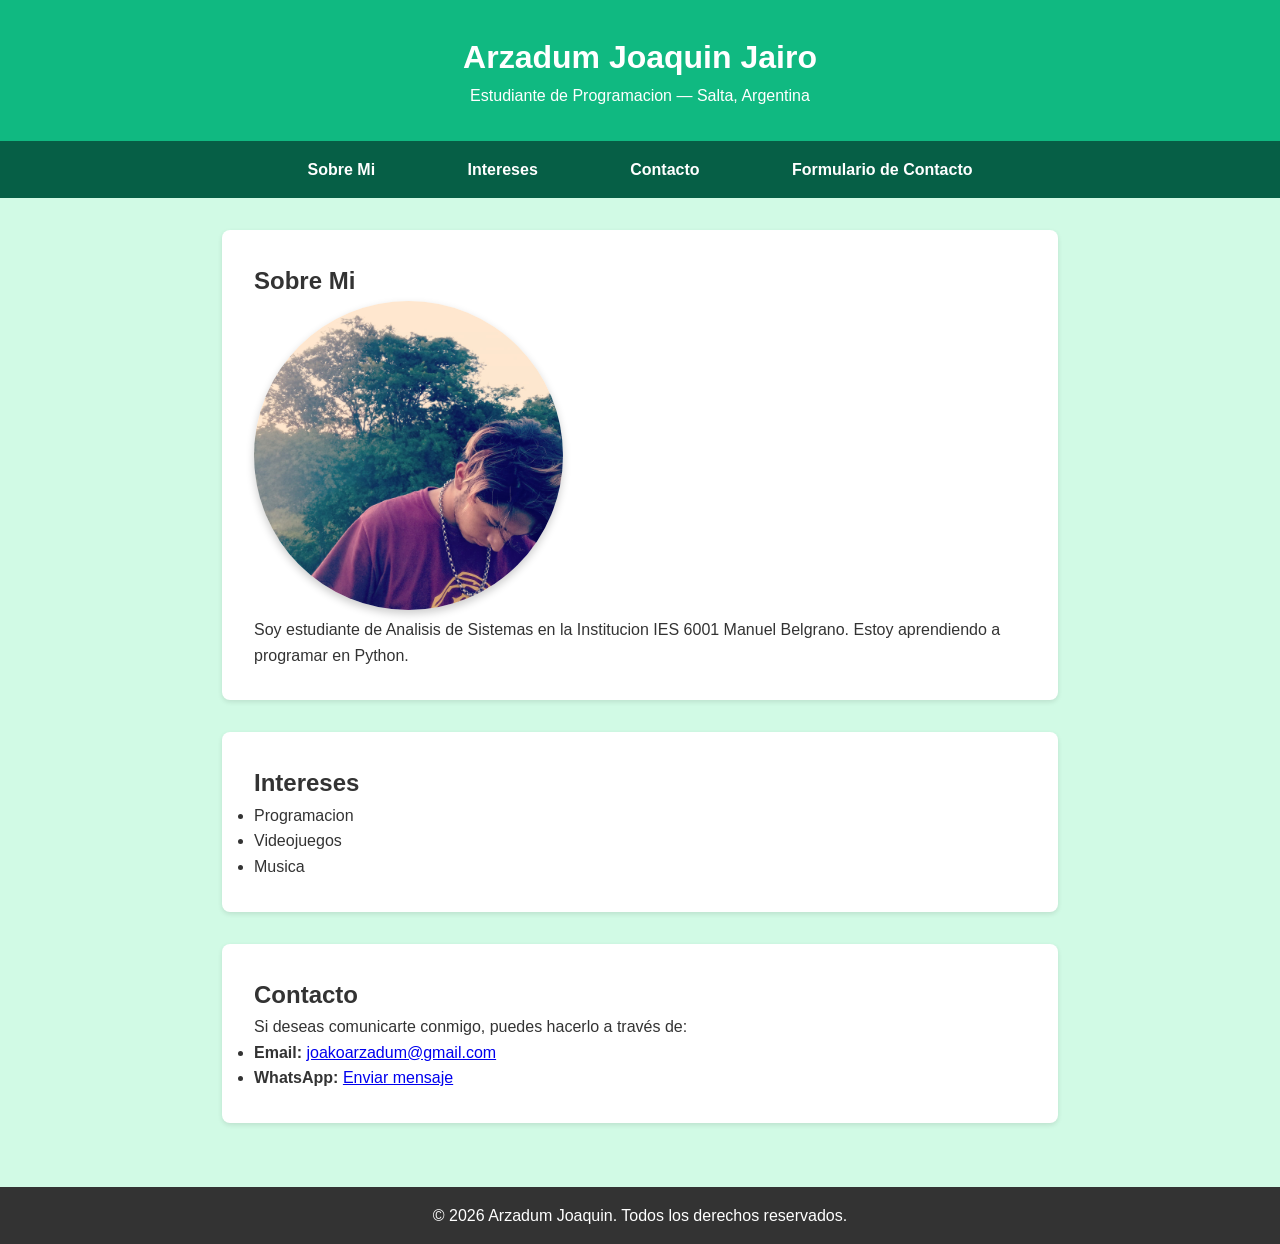
==== index.html @ 00202804 "Merge branch 'main' into feature/formulario-contacto" ====
<!DOCTYPE html>
<html lang="es">
<head>
    <meta charset="UTF-8">
    <meta name="viewport" content="width=device-width initial-scale=1.0">
    <title>Arzadum Joaquin — Mi Primer Sitio</title>
    <link rel="stylesheet" href="style.css">
</head>
<body>
    <header>
        <h1>Arzadum Joaquin Jairo</h1>
        <p>Estudiante de Programacion — Salta, Argentina</p>
    </header>
    <nav>
        <a href="#sobre-mi">Sobre Mi</a>
        <a href="#intereses">Intereses</a>
        <a href="#contacto">Contacto</a>
        <a href="contact.html">Formulario de Contacto</a>
    </nav>
    <main>
        <section id="sobre-mi">
            <h2>Sobre Mi</h2>
            <img src="Foto-perfil.jpeg" width="40%" alt="Foto de Joaquin" class="foto-perfil">
            <p>Soy estudiante de Analisis de Sistemas en la Institucion IES 6001 Manuel Belgrano. Estoy aprendiendo a programar en Python.</p>
        </section>
        <section id="intereses">
            <h2>Intereses</h2>
            <ul>
                <li>Programacion</li>
                <li>Videojuegos</li>
                <li>Musica</li>
            </ul>
        </section>

       <section id="contacto">
  <h2>Contacto</h2>
  <p>Si deseas comunicarte conmigo, puedes hacerlo a través de:</p>
  <ul>
    <li>
      <strong>Email:</strong> 
      <a href="https://mail.google.com/mail/?view=cm&fs=1&to=joakoarzadum@gmail.com" target="_blank">
  joakoarzadum@gmail.com
      </a>
    </li>
    <li>
      <strong>WhatsApp:</strong> 
      <a href="https://wa.me/qr/VOJA3SZQBRGYK1" target="_blank">Enviar mensaje</a>
    </li>
  </ul>
</section>
    </main>
    <footer>
        <p>&copy; 2026 Arzadum Joaquin. Todos los derechos reservados.</p>
    </footer>
---- style.css ----
/* ===== RESET BASICO ===== */
* {
    margin: 0; /* Elimina margenes por defecto */
    padding: 0; /* Elimina relleno por defecto */
    box-sizing: border-box; /* Los bordes se incluyen en el ancho */
}
/* ===== TIPOGRAFIA BASE ===== */
body {

    font-family: 'Poppins', sans-serif;
    font-size: 16px;
    line-height: 1.6;
    color: #333333;
    background-color: #d1fae5;

}
/* ===== HEADER ===== */
header {
    background-color: #10b981; /* Azul primario */
    color: white;
    text-align: center;
    padding: 2rem; /* Espacio interno */
}
/* ===== NAV ===== */
nav {
    background-color: #065f46; /* Azul oscuro */
    padding: 1rem; 
    text-align: center;
}
nav a {
    color: white;
    text-decoration: none; /* Elimina subrayado */
    margin: 0 2rem; /* Espacio entre enlaces */
    font-weight: bold; /* Negrita */
    padding: 8px 12px;
    border-radius: 5px;
    transition: background-color 0.3s, color 0.3s; /* Transición suave para hover */
}
nav a:hover {
  background-color: #34d399; /* color de fondo al pasar el mouse */
  color: #065f46;            /* color del texto al pasar el mouse */
}
.foto-perfil {
  border-radius: 50%;
  box-shadow: 0 4px 8px rgba(0,0,0,0.2);
}

/* ===== FOOTER ===== */
footer {
    background-color: #333;
    color: white;
    text-align: center;
    padding: 1rem;
}
/* ===== MAIN ===== */
main {
    max-width: 900px; /* Ancho maximo */
    margin: 0 auto; /* Centrar horizontalmente */
    padding: 2rem;
}
/* ===== SECCIONES ===== */
section {
    background-color: white;
    border-radius: 8px; /* Esquinas redondeadas */
    padding: 2rem;
    margin-bottom: 2rem;
    box-shadow: 0 2px 5px rgba(0,0,0,0.1); /* Sombra suave */
}/* Borde verde cuando el campo es válido */

input:valid, textarea:valid, select:valid {
    border: 2px solid #34d399; 
    background-color: #ecfdf5; 
}

input:invalid, textarea:invalid, select:invalid {
    border: 2px solid #ef4444; 
    background-color: #fee2e2; 
}
input:not(:placeholder-shown):invalid {
    border: 2px solid #DC2626;
}

/* Estilizar el campo con foco */
input:focus {
    outline: none;
    border-color: #2E75B6;
    box-shadow: 0 0 0 3px rgba(46, 117, 182, 0.2);
}
/* Campos del formulario */
input, textarea, select {
    width: 100%;
    padding: 10px;
    border-radius: 6px;
    border: 1px solid #ccc;
}

button {
    background-color: #065f46; /* Botón verde oscuro */
    color: white;
    padding: 10px;
    border: none;
    border-radius: 6px;
    cursor: pointer;
    font-weight: bold;
}

button:hover {
    background-color: #034d34; /* Un poco más oscuro al pasar el mouse */
}

form {
    display: flex;
    flex-direction: column;
    gap: 10px;
    background-color: #34d399;
    padding: 20px;
    border-radius: 8px;
}

input:invalid:not(:placeholder-shown) {
    border: 2px solid #DC2626;
    background-color: #FEF2F2;
}

.form-container {
    max-width: 400px;   
    margin: 0 auto;    
    background-color: #34d399; 
    padding: 20px; 
    border-radius: 8px;
}
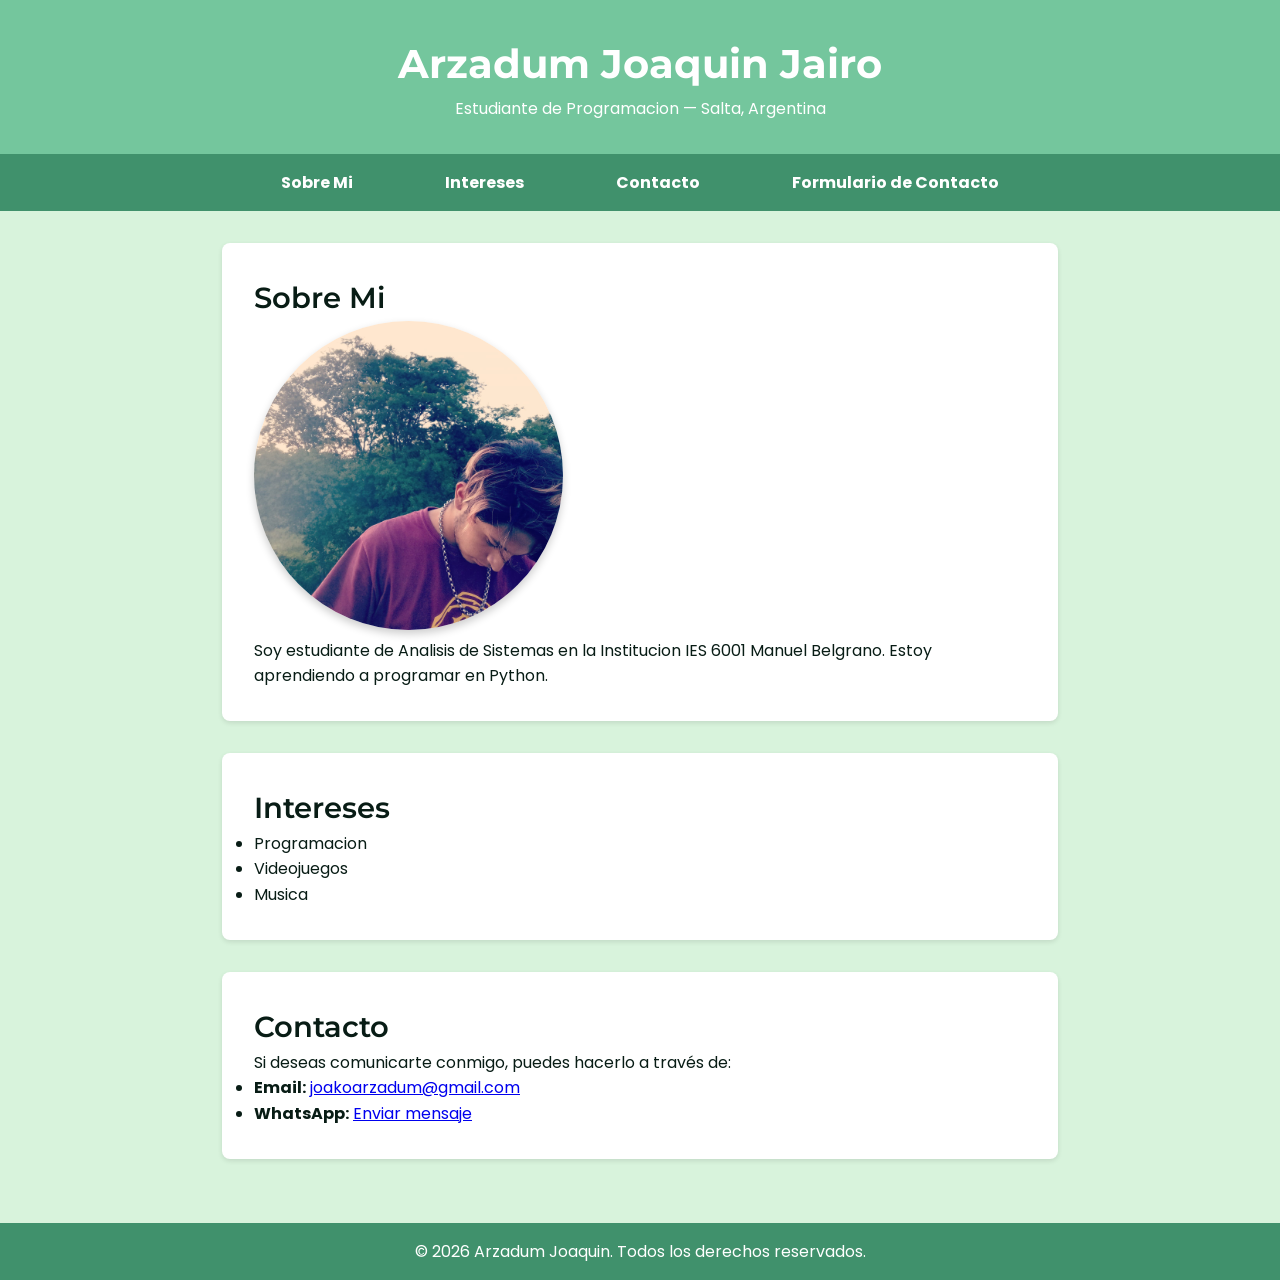
==== commit 289ecb98: "Agregar tipografía profesional con google fonts" ====
--- a/index.html
+++ b/index.html
@@ -5,6 +5,8 @@
     <meta name="viewport" content="width=device-width initial-scale=1.0">
     <title>Arzadum Joaquin — Mi Primer Sitio</title>
     <link rel="stylesheet" href="style.css">
+    <link href="https://fonts.googleapis.com/css2?family=Montserrat:wght@400;700&display=swap" rel="stylesheet">
+    <link href="https://fonts.googleapis.com/css2?family=Poppins:wght@400&display=swap" rel="stylesheet">
 </head>
 <body>
     <header>
@@ -31,7 +33,6 @@
                 <li>Musica</li>
             </ul>
         </section>
-
        <section id="contacto">
   <h2>Contacto</h2>
   <p>Si deseas comunicarte conmigo, puedes hacerlo a través de:</p>
--- a/style.css
+++ b/style.css
@@ -4,26 +4,64 @@
     padding: 0; /* Elimina relleno por defecto */
     box-sizing: border-box; /* Los bordes se incluyen en el ancho */
 }
+:root {
+  --color-primary: #74c69dff;
+  --color-secondary: #40916cff;
+  --color-accent: #b7e4c7ff;
+  --color-text: #081c15ff;
+  --color-bg: #d8f3dcff;
+  --radius: 8px;
+  --shadow: 0 2px 5px rgba(0,0,0,0.1);
+  --font-title: 'Montserrat', sans-serif;
+  --font-body: 'Poppins', sans-serif;
+  /* Colores validacion */
+  --color-valid: #2d6a4fff;
+  --color-valid-bg: #ecfdf5;
+  --color-invalid: #ef4444;
+  --color-invalid-bg: #fee2e2;
+  --color-focus: #2E75B6;
+  /* Colores adicionales */
+  --color-form: #95d5b2ff;
+}
 /* ===== TIPOGRAFIA BASE ===== */
 body {
-
-    font-family: 'Poppins', sans-serif;
+    font-family: var(--font-body);
     font-size: 16px;
     line-height: 1.6;
-    color: #333333;
-    background-color: #d1fae5;
-
+    color: var(--color-text);
+    background-color: var(--color-bg);
 }
 /* ===== HEADER ===== */
 header {
-    background-color: #10b981; /* Azul primario */
+    background-color: var(--color-primary); /* Azul primario */
     color: white;
     text-align: center;
     padding: 2rem; /* Espacio interno */
+    
+}
+h1 {
+  font-family: var(--font-title);
+  font-size: 2.5rem; /* ~40px */
+  font-weight: 700;
+  color: var(--color-heading);
+}
+
+h2 {
+  font-family: var(--font-title);
+  font-size: 1.8rem; /* ~29px */
+  font-weight: 600;
+  color: var(--color-heading);
+}
+
+h3 {
+  font-family: var(--font-title);
+  font-size: 1.3rem; /* ~21px */
+  font-weight: 600;
+  color: var(--color-heading);
 }
 /* ===== NAV ===== */
 nav {
-    background-color: #065f46; /* Azul oscuro */
+    background-color: var(--color-secondary); /* Azul oscuro */
     padding: 1rem; 
     text-align: center;
 }
@@ -37,17 +75,16 @@
     transition: background-color 0.3s, color 0.3s; /* Transición suave para hover */
 }
 nav a:hover {
-  background-color: #34d399; /* color de fondo al pasar el mouse */
-  color: #065f46;            /* color del texto al pasar el mouse */
+  background-color: var(--color-primary); /* color de fondo al pasar el mouse */
+  color: var(--color-secondary);            /* color del texto al pasar el mouse */
 }
 .foto-perfil {
   border-radius: 50%;
   box-shadow: 0 4px 8px rgba(0,0,0,0.2);
 }
-
 /* ===== FOOTER ===== */
 footer {
-    background-color: #333;
+    background-color: var(--color-secondary); /* Azul oscuro */
     color: white;
     text-align: center;
     padding: 1rem;
@@ -66,24 +103,21 @@
     margin-bottom: 2rem;
     box-shadow: 0 2px 5px rgba(0,0,0,0.1); /* Sombra suave */
 }/* Borde verde cuando el campo es válido */
-
 input:valid, textarea:valid, select:valid {
-    border: 2px solid #34d399; 
-    background-color: #ecfdf5; 
+    border: 2px solid var(--color-valid); 
+    background-color: var(--color-valid-bg); 
 }
-
-input:invalid, textarea:invalid, select:invalid {
-    border: 2px solid #ef4444; 
-    background-color: #fee2e2; 
+input:invalid:not(:placeholder-shown) {
+  border: 2px solid var(--color-invalid);
+  background-color: var(--color-invalid-bg);
 }
 input:not(:placeholder-shown):invalid {
-    border: 2px solid #DC2626;
+    border: 2px solid var(--color-invalid);
 }
-
 /* Estilizar el campo con foco */
 input:focus {
     outline: none;
-    border-color: #2E75B6;
+    border-color: var(--color-focus);
     box-shadow: 0 0 0 3px rgba(46, 117, 182, 0.2);
 }
 /* Campos del formulario */
@@ -93,9 +127,8 @@
     border-radius: 6px;
     border: 1px solid #ccc;
 }
-
 button {
-    background-color: #065f46; /* Botón verde oscuro */
+    background-color: var(--color-secondary); /* Botón verde oscuro */
     color: white;
     padding: 10px;
     border: none;
@@ -103,30 +136,25 @@
     cursor: pointer;
     font-weight: bold;
 }
-
 button:hover {
-    background-color: #034d34; /* Un poco más oscuro al pasar el mouse */
+    background-color: var(--color-valid); /* Un poco más oscuro al pasar el mouse */
 }
-
 form {
     display: flex;
     flex-direction: column;
     gap: 10px;
-    background-color: #34d399;
+    background-color: var(--color-form);
     padding: 20px;
     border-radius: 8px;
 }
-
 input:invalid:not(:placeholder-shown) {
-    border: 2px solid #DC2626;
-    background-color: #FEF2F2;
+    border: 2px solid var(--color-invalid);
+    background-color: var(--color-invalid-bg);
 }
-
 .form-container {
     max-width: 400px;   
     margin: 0 auto;    
-    background-color: #34d399; 
+    background-color: var(--color-form); 
     padding: 20px; 
     border-radius: 8px;
-}
-
+}
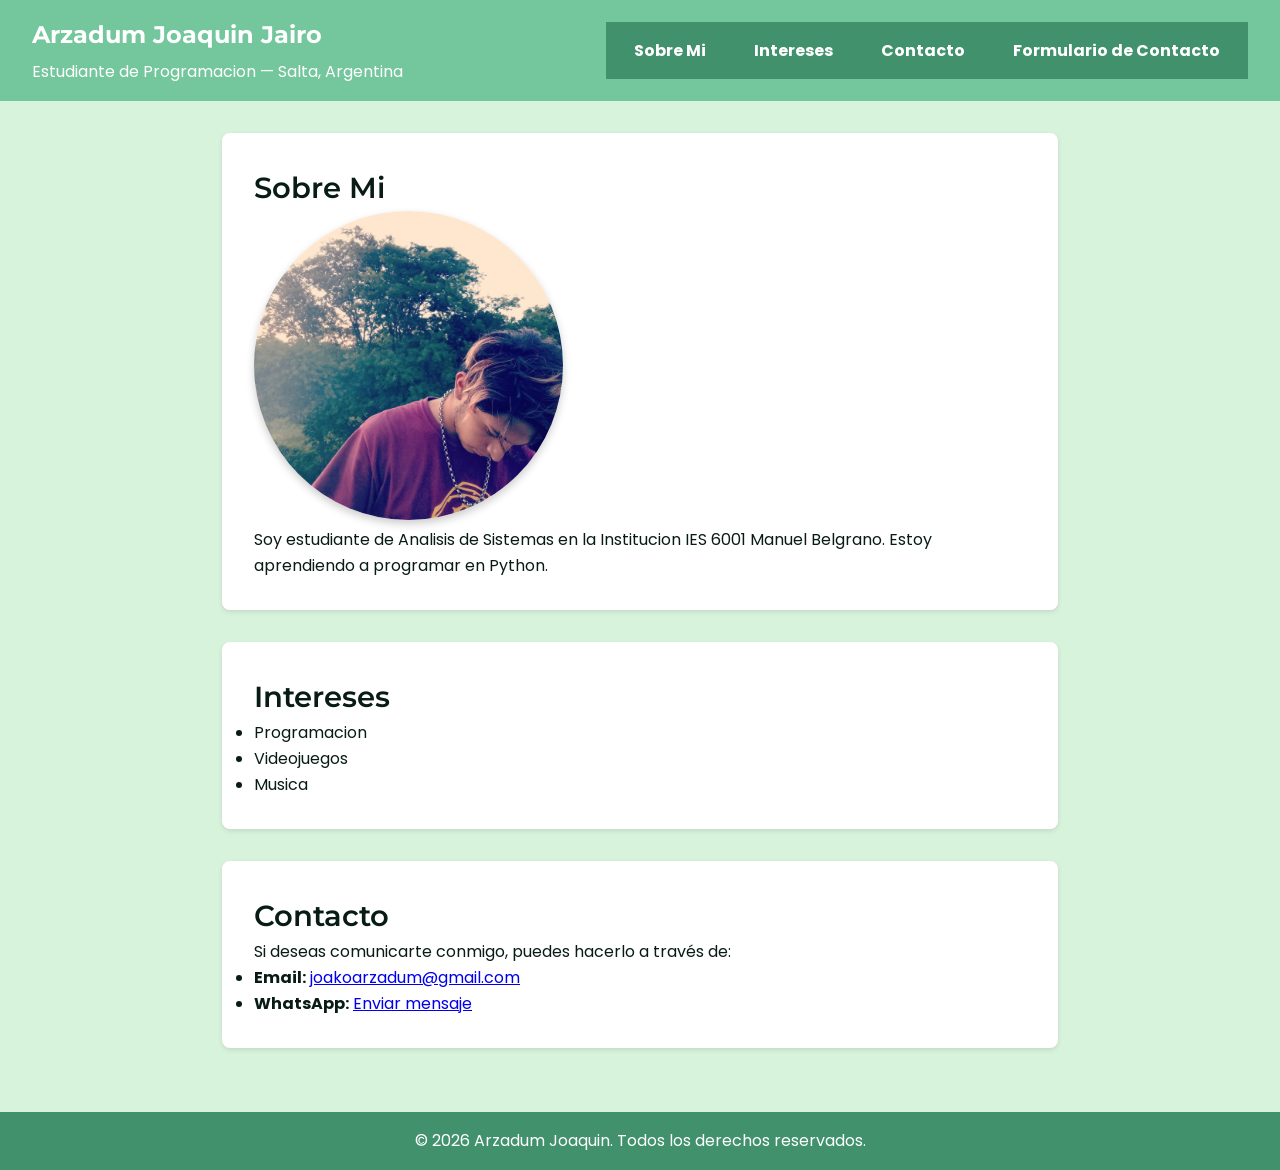
==== commit 882eedfe: "Añadir navbar con flexbox" ====
--- a/index.html
+++ b/index.html
@@ -10,15 +10,19 @@
 </head>
 <body>
     <header>
+        <div class="logo">
         <h1>Arzadum Joaquin Jairo</h1>
         <p>Estudiante de Programacion — Salta, Argentina</p>
+    </div>
+        <nav>
+            <ul>
+                <li><a href="#sobre-mi">Sobre Mi</a></li>
+                <li><a href="#intereses">Intereses</a></li>
+                <li><a href="#contacto">Contacto</a></li>
+                <li><a href="contact.html">Formulario de Contacto</a></li>
+            </ul>
+    </nav>
     </header>
-    <nav>
-        <a href="#sobre-mi">Sobre Mi</a>
-        <a href="#intereses">Intereses</a>
-        <a href="#contacto">Contacto</a>
-        <a href="contact.html">Formulario de Contacto</a>
-    </nav>
     <main>
         <section id="sobre-mi">
             <h2>Sobre Mi</h2>
--- a/style.css
+++ b/style.css
@@ -33,10 +33,12 @@
 }
 /* ===== HEADER ===== */
 header {
-    background-color: var(--color-primary); /* Azul primario */
+    display: flex;
+    justify-content: space-between; /* logo a la izquierda, nav a la derecha */
+    align-items: center;
+    background-color: var(--color-primary);
+    padding: 1rem 2rem;
     color: white;
-    text-align: center;
-    padding: 2rem; /* Espacio interno */
     
 }
 h1 {
@@ -59,16 +61,30 @@
   font-weight: 600;
   color: var(--color-heading);
 }
+.logo h1 {
+  font-family: var(--font-title);
+  font-size: 1.5rem;
+  margin-bottom: 0.3rem;
+}
+.logo p {
+  font-family: var(--font-body);
+  font-size: 1rem;
+}
 /* ===== NAV ===== */
 nav {
     background-color: var(--color-secondary); /* Azul oscuro */
     padding: 1rem; 
-    text-align: center;
+}
+nav ul {
+  display: flex;
+  gap: 1.5rem;
+  list-style: none;
+  margin: 0;
+  padding: 0;
 }
 nav a {
     color: white;
     text-decoration: none; /* Elimina subrayado */
-    margin: 0 2rem; /* Espacio entre enlaces */
     font-weight: bold; /* Negrita */
     padding: 8px 12px;
     border-radius: 5px;
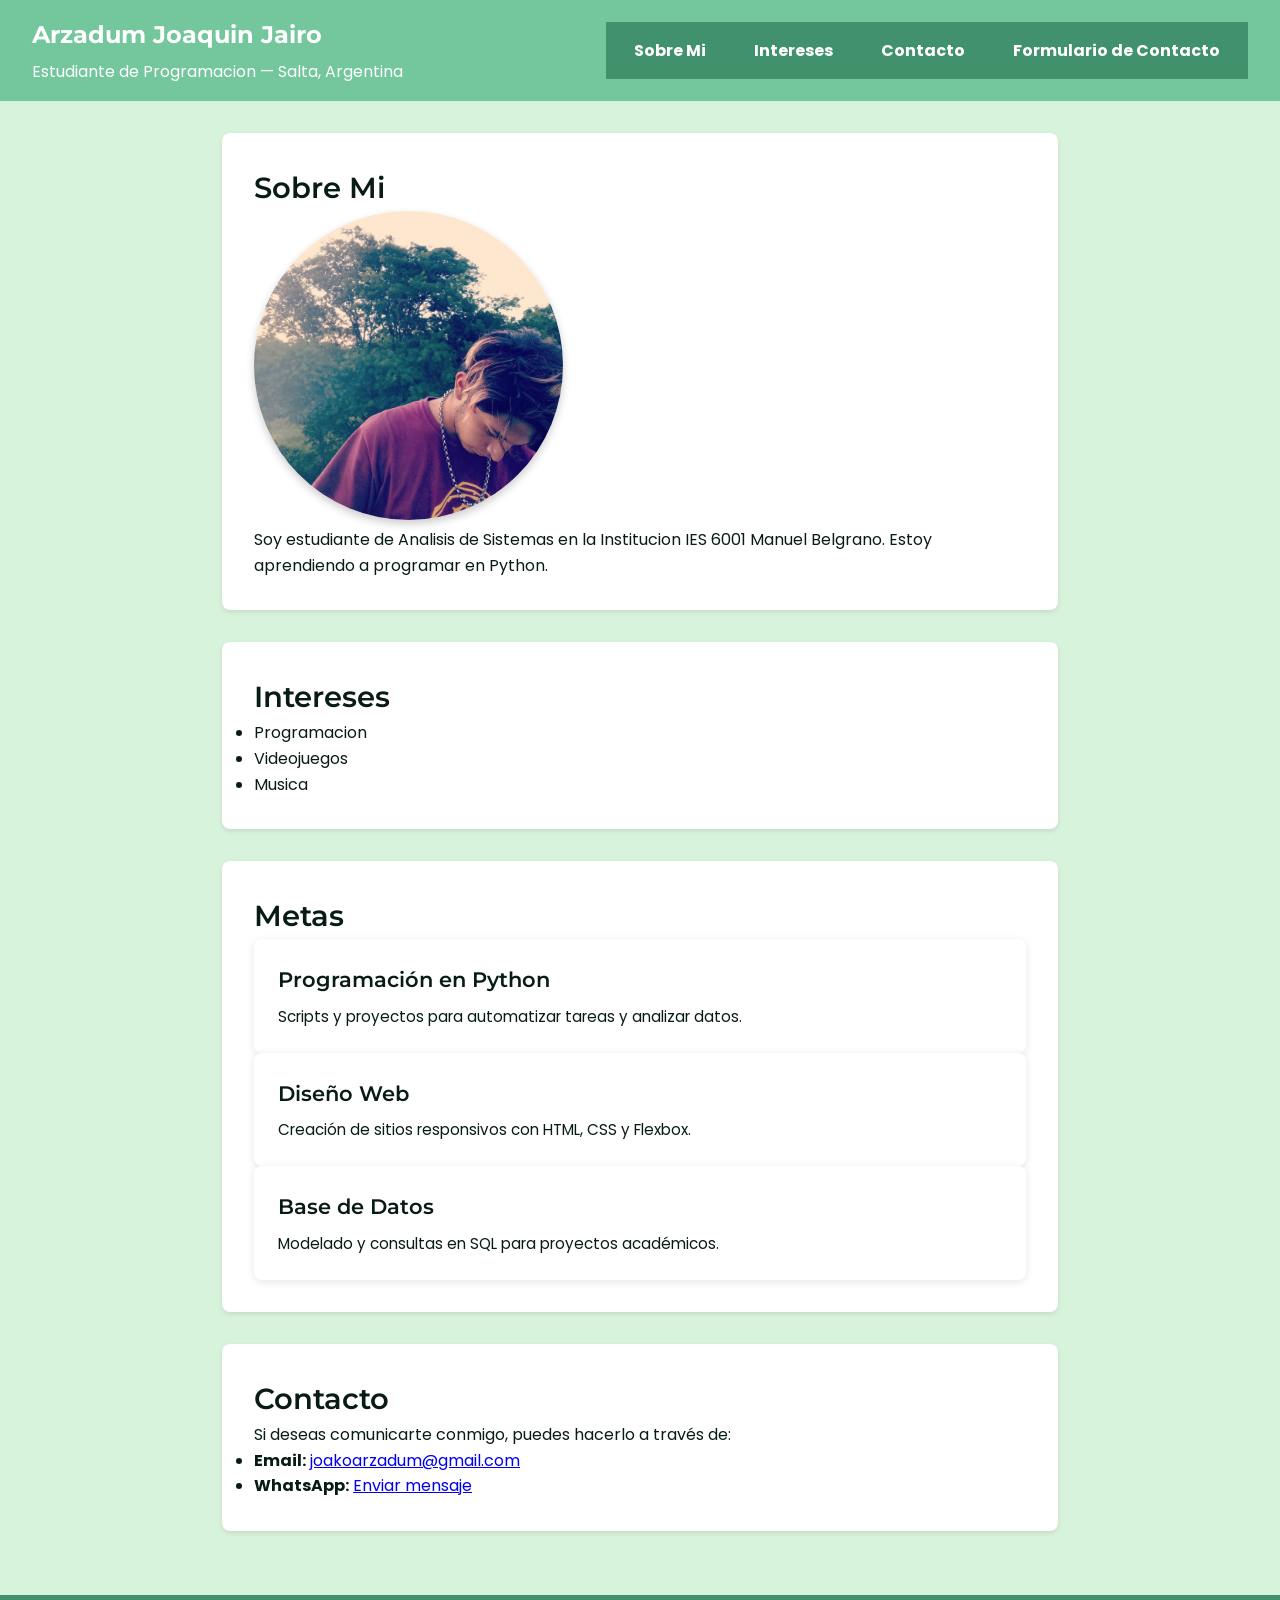
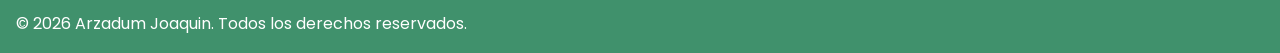
==== commit 4cea3e8c: "Agregar tarjetas con flexbox mas transiciones" ====
--- a/index.html
+++ b/index.html
@@ -37,6 +37,23 @@
                 <li>Musica</li>
             </ul>
         </section>
+        <section class="metas">
+            <h2>Metas</h2>
+            <div class="card-container">
+                <div class="card">
+                    <h3>Programación en Python</h3>
+                    <p>Scripts y proyectos para automatizar tareas y analizar datos.</p>
+                </div>
+                <div class="card">
+                    <h3>Diseño Web</h3>
+                    <p>Creación de sitios responsivos con HTML, CSS y Flexbox.</p>
+                </div>
+                <div class="card">
+                    <h3>Base de Datos</h3>
+                    <p>Modelado y consultas en SQL para proyectos académicos.</p>
+                </div>
+            </div>
+        </section>
        <section id="contacto">
   <h2>Contacto</h2>
   <p>Si deseas comunicarte conmigo, puedes hacerlo a través de:</p>
--- a/style.css
+++ b/style.css
@@ -5,23 +5,23 @@
     box-sizing: border-box; /* Los bordes se incluyen en el ancho */
 }
 :root {
-  --color-primary: #74c69dff;
-  --color-secondary: #40916cff;
-  --color-accent: #b7e4c7ff;
-  --color-text: #081c15ff;
-  --color-bg: #d8f3dcff;
-  --radius: 8px;
-  --shadow: 0 2px 5px rgba(0,0,0,0.1);
-  --font-title: 'Montserrat', sans-serif;
-  --font-body: 'Poppins', sans-serif;
-  /* Colores validacion */
-  --color-valid: #2d6a4fff;
-  --color-valid-bg: #ecfdf5;
-  --color-invalid: #ef4444;
-  --color-invalid-bg: #fee2e2;
-  --color-focus: #2E75B6;
-  /* Colores adicionales */
-  --color-form: #95d5b2ff;
+    --color-primary: #74c69dff;
+    --color-secondary: #40916cff;
+    --color-accent: #b7e4c7ff;
+    --color-text: #081c15ff;
+    --color-bg: #d8f3dcff;
+    --radius: 8px;
+    --shadow: 0 2px 5px rgba(0,0,0,0.1);
+    --font-title: 'Montserrat', sans-serif;
+    --font-body: 'Poppins', sans-serif;
+    /* Colores validacion */
+    --color-valid: #2d6a4fff;
+    --color-valid-bg: #ecfdf5;
+    --color-invalid: #ef4444;
+    --color-invalid-bg: #fee2e2;
+    --color-focus: #2E75B6;
+    /* Colores adicionales */
+    --color-form: #95d5b2ff;
 }
 /* ===== TIPOGRAFIA BASE ===== */
 body {
@@ -42,45 +42,45 @@
     
 }
 h1 {
-  font-family: var(--font-title);
-  font-size: 2.5rem; /* ~40px */
-  font-weight: 700;
-  color: var(--color-heading);
+    font-family: var(--font-title);
+    font-size: 2.5rem; /* ~40px */
+    font-weight: 700;
+    color: white;
 }
 
 h2 {
-  font-family: var(--font-title);
-  font-size: 1.8rem; /* ~29px */
-  font-weight: 600;
-  color: var(--color-heading);
+    font-family: var(--font-title);
+    font-size: 1.8rem; /* ~29px */
+    font-weight: 600;
+    color: var(--color-text);
 }
 
 h3 {
-  font-family: var(--font-title);
-  font-size: 1.3rem; /* ~21px */
-  font-weight: 600;
-  color: var(--color-heading);
+    font-family: var(--font-title);
+    font-size: 1.3rem; /* ~21px */
+    font-weight: 600;
+    color: var(--color-text);
 }
 .logo h1 {
-  font-family: var(--font-title);
-  font-size: 1.5rem;
-  margin-bottom: 0.3rem;
-}
+    font-family: var(--font-title);
+    font-size: 1.5rem;
+    margin-bottom: 0.3rem;
+} 
 .logo p {
-  font-family: var(--font-body);
-  font-size: 1rem;
+    font-family: var(--font-body);
+    font-size: 1rem;
 }
 /* ===== NAV ===== */
 nav {
-    background-color: var(--color-secondary); /* Azul oscuro */
+    background-color: var(--color-secondary);
     padding: 1rem; 
 }
 nav ul {
-  display: flex;
-  gap: 1.5rem;
-  list-style: none;
-  margin: 0;
-  padding: 0;
+    display: flex;
+    gap: 1.5rem;
+    list-style: none;
+    margin: 0;
+    padding: 0;
 }
 nav a {
     color: white;
@@ -91,18 +91,17 @@
     transition: background-color 0.3s, color 0.3s; /* Transición suave para hover */
 }
 nav a:hover {
-  background-color: var(--color-primary); /* color de fondo al pasar el mouse */
-  color: var(--color-secondary);            /* color del texto al pasar el mouse */
+    background-color: var(--color-primary); /* color de fondo al pasar el mouse */
+    color: var(--color-secondary);            /* color del texto al pasar el mouse */
 }
 .foto-perfil {
-  border-radius: 50%;
-  box-shadow: 0 4px 8px rgba(0,0,0,0.2);
+    border-radius: 50%;
+    box-shadow: 0 4px 8px rgba(0,0,0,0.2);
 }
 /* ===== FOOTER ===== */
 footer {
     background-color: var(--color-secondary); /* Azul oscuro */
     color: white;
-    text-align: center;
     padding: 1rem;
 }
 /* ===== MAIN ===== */
@@ -118,17 +117,41 @@
     padding: 2rem;
     margin-bottom: 2rem;
     box-shadow: 0 2px 5px rgba(0,0,0,0.1); /* Sombra suave */
-}/* Borde verde cuando el campo es válido */
+}
+.cards-container {
+    display: flex;
+    flex-wrap: wrap; 
+    gap: 1.5rem;
+    justify-content: center;
+}
+.card {
+    flex: 1 1 280px;       /* responsivo: mínimo 280px, luego se ajusta */
+    background-color: #fff;
+    border-radius: var(--radius);
+    box-shadow: 0 2px 8px rgba(0,0,0,0.1);
+    padding: 1.5rem;
+    transition: transform 0.2s ease, box-shadow 0.2s ease;
+}
+.card:hover {
+    transform: translateY(-4px); /* se levanta un poco */
+    box-shadow: 0 8px 25px rgba(0,0,0,0.15); /* sombra más intensa */
+}
+.card h3 {
+    font-family: var(--font-title);
+    margin-bottom: 0.5rem;
+}
+.card p {
+    font-family: var(--font-body);
+    font-size: 0.95rem;
+    color: var(--color-text);
+}
 input:valid, textarea:valid, select:valid {
     border: 2px solid var(--color-valid); 
     background-color: var(--color-valid-bg); 
 }
 input:invalid:not(:placeholder-shown) {
-  border: 2px solid var(--color-invalid);
-  background-color: var(--color-invalid-bg);
-}
-input:not(:placeholder-shown):invalid {
     border: 2px solid var(--color-invalid);
+    background-color: var(--color-invalid-bg);
 }
 /* Estilizar el campo con foco */
 input:focus {
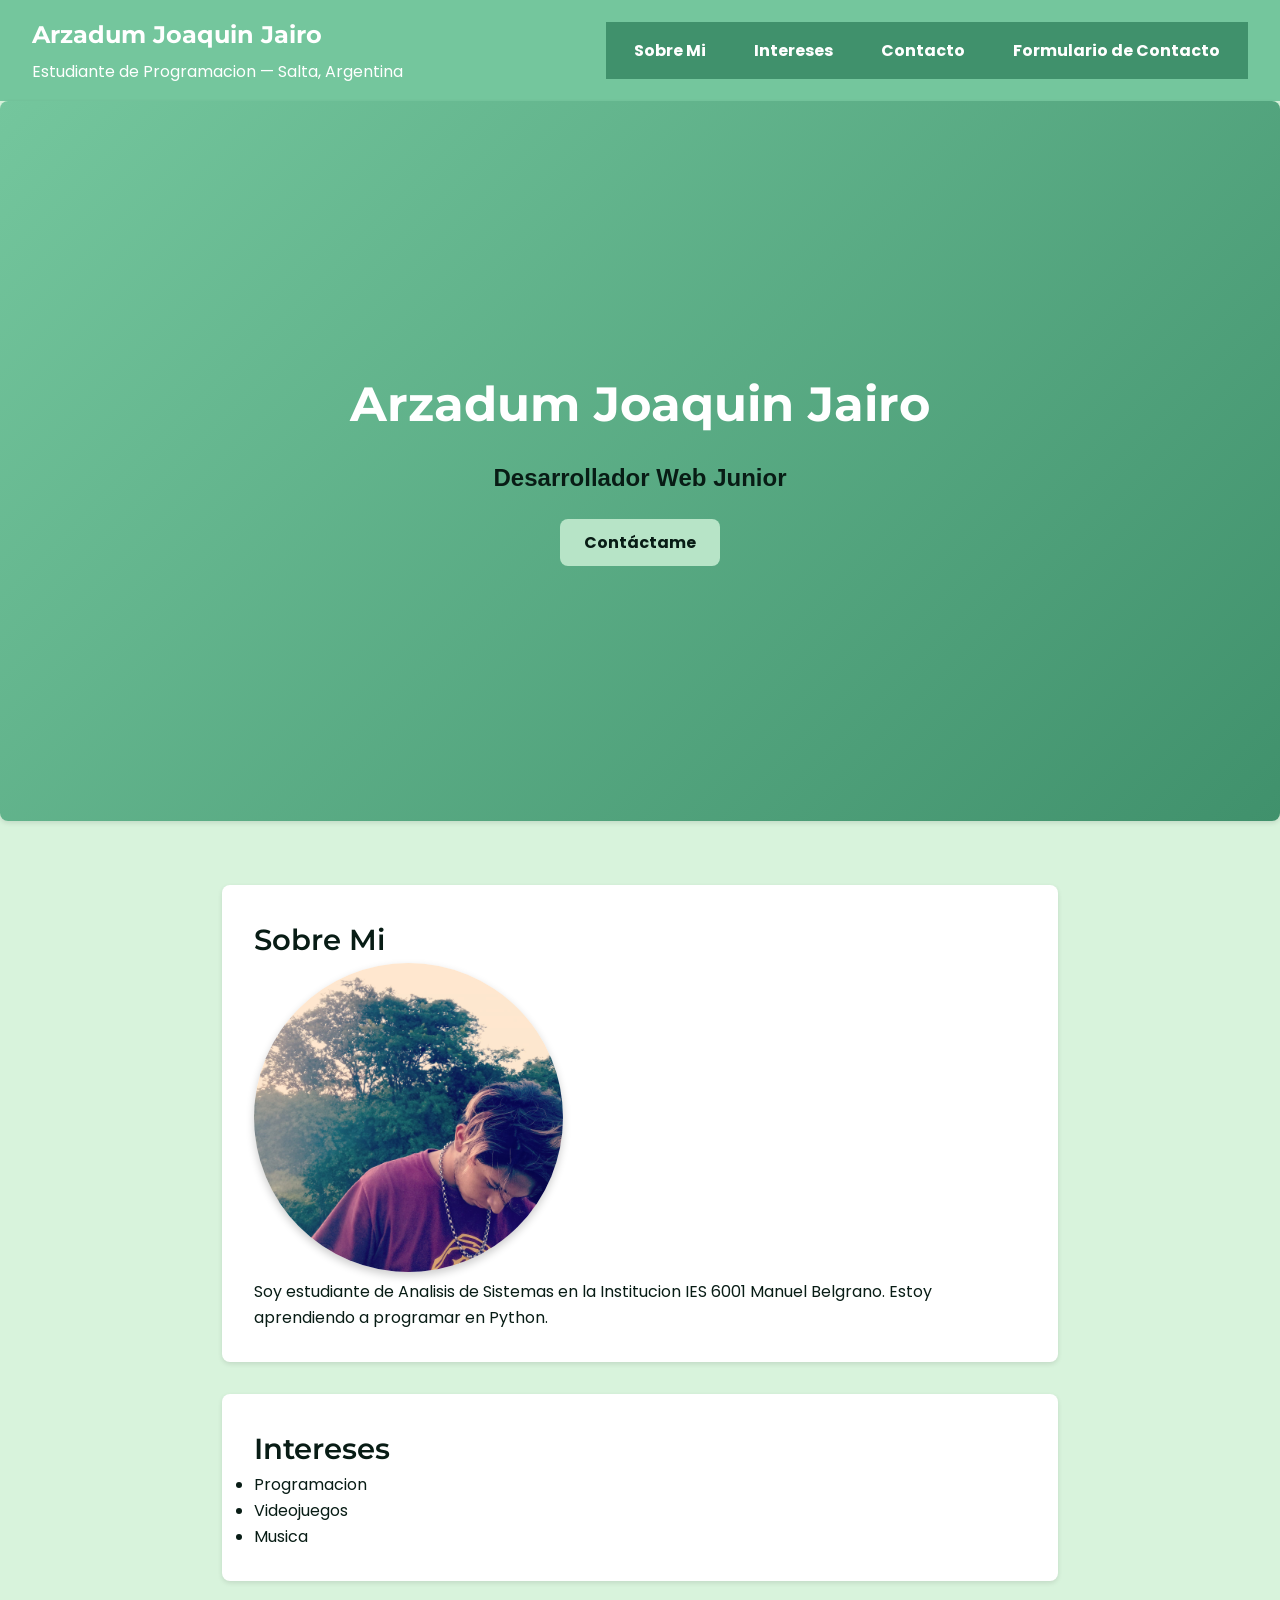
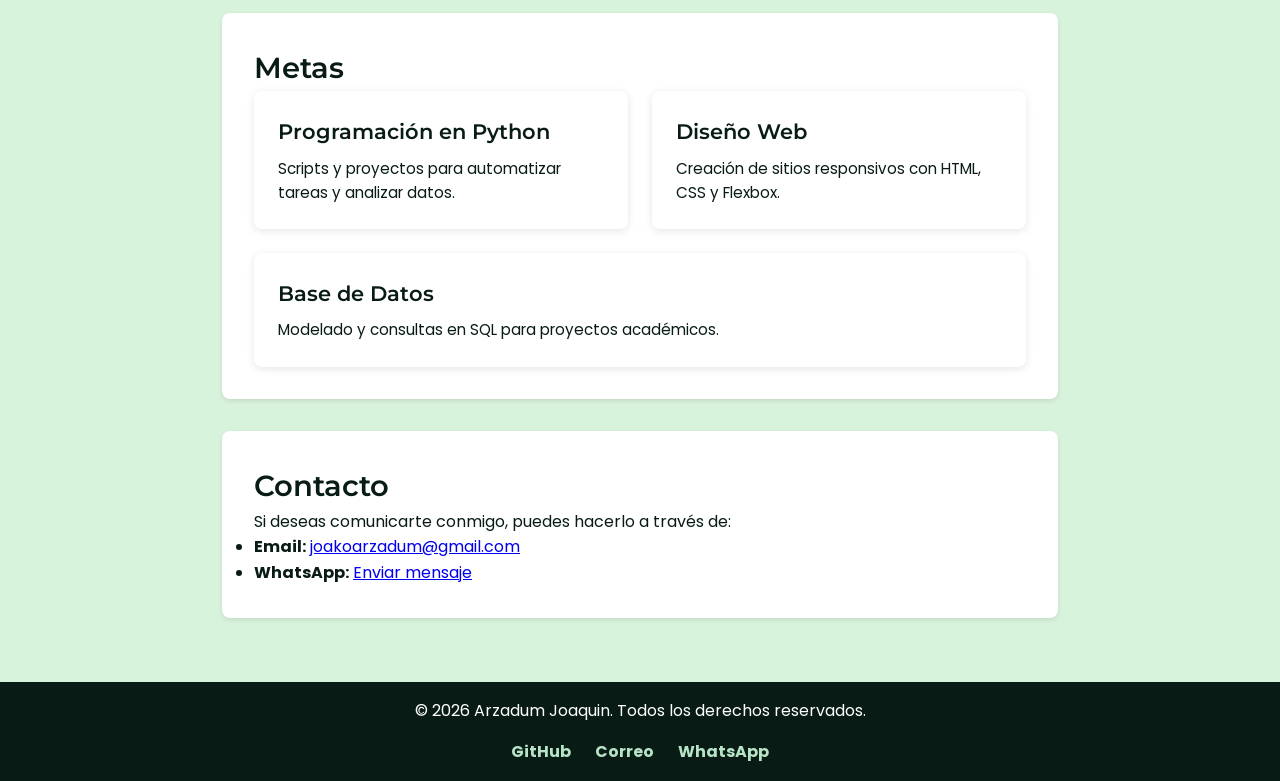
==== commit b0a0d254: "Agregar hero section y footer con links" ====
--- a/index.html
+++ b/index.html
@@ -2,7 +2,7 @@
 <html lang="es">
 <head>
     <meta charset="UTF-8">
-    <meta name="viewport" content="width=device-width initial-scale=1.0">
+    <meta name="viewport" content="width=device-width, initial-scale=1.0">
     <title>Arzadum Joaquin — Mi Primer Sitio</title>
     <link rel="stylesheet" href="style.css">
     <link href="https://fonts.googleapis.com/css2?family=Montserrat:wght@400;700&display=swap" rel="stylesheet">
@@ -23,6 +23,13 @@
             </ul>
     </nav>
     </header>
+    <section class="hero">
+        <div class="hero-content">
+            <h1>Arzadum Joaquin Jairo</h1>
+            <h2>Desarrollador Web Junior</h2>
+            <a href="#contacto" class="cta-btn">Contáctame</a>
+        </div>
+    </section>
     <main>
         <section id="sobre-mi">
             <h2>Sobre Mi</h2>
@@ -39,7 +46,7 @@
         </section>
         <section class="metas">
             <h2>Metas</h2>
-            <div class="card-container">
+            <div class="cards-container">
                 <div class="card">
                     <h3>Programación en Python</h3>
                     <p>Scripts y proyectos para automatizar tareas y analizar datos.</p>
@@ -73,4 +80,9 @@
     </main>
     <footer>
         <p>&copy; 2026 Arzadum Joaquin. Todos los derechos reservados.</p>
+        <ul class="footer-links">
+            <li><a href="https://github.com/JoakoARZ" target="_blank">GitHub</a></li>
+            <li><a href="mailto:joakoarzadum@gmail.com">Correo</a></li>
+            <li><a href="https://wa.me/543872129860" target="_blank">WhatsApp</a></li>
+        </ul>
     </footer>
--- a/style.css
+++ b/style.css
@@ -34,7 +34,7 @@
 /* ===== HEADER ===== */
 header {
     display: flex;
-    justify-content: space-between; /* logo a la izquierda, nav a la derecha */
+    justify-content: space-between;
     align-items: center;
     background-color: var(--color-primary);
     padding: 1rem 2rem;
@@ -43,21 +43,19 @@
 }
 h1 {
     font-family: var(--font-title);
-    font-size: 2.5rem; /* ~40px */
+    font-size: 2.5rem; 
     font-weight: 700;
     color: white;
 }
-
 h2 {
     font-family: var(--font-title);
-    font-size: 1.8rem; /* ~29px */
+    font-size: 1.8rem; 
     font-weight: 600;
     color: var(--color-text);
 }
-
 h3 {
     font-family: var(--font-title);
-    font-size: 1.3rem; /* ~21px */
+    font-size: 1.3rem; 
     font-weight: 600;
     color: var(--color-text);
 }
@@ -88,11 +86,11 @@
     font-weight: bold; /* Negrita */
     padding: 8px 12px;
     border-radius: 5px;
-    transition: background-color 0.3s, color 0.3s; /* Transición suave para hover */
+    transition: background-color 0.3s, color 0.3s; 
 }
 nav a:hover {
-    background-color: var(--color-primary); /* color de fondo al pasar el mouse */
-    color: var(--color-secondary);            /* color del texto al pasar el mouse */
+    background-color: var(--color-primary);
+    color: var(--color-secondary);
 }
 .foto-perfil {
     border-radius: 50%;
@@ -100,9 +98,27 @@
 }
 /* ===== FOOTER ===== */
 footer {
-    background-color: var(--color-secondary); /* Azul oscuro */
+    background-color: var(--color-text);
     color: white;
     padding: 1rem;
+    text-align: center;
+}
+.footer-links {
+    list-style: none;
+    display: flex;
+    justify-content: center;
+    gap: 1.5rem;
+    margin-top: 1rem;
+    padding: 0;
+}
+.footer-links a {
+    color: var(--color-accent);
+    text-decoration: none;
+    font-weight: bold;
+    transition: color 0.3s;
+}
+.footer-links a:hover {
+    color: var(--color-valid);
 }
 /* ===== MAIN ===== */
 main {
@@ -125,7 +141,7 @@
     justify-content: center;
 }
 .card {
-    flex: 1 1 280px;       /* responsivo: mínimo 280px, luego se ajusta */
+    flex: 1 1 280px;
     background-color: #fff;
     border-radius: var(--radius);
     box-shadow: 0 2px 8px rgba(0,0,0,0.1);
@@ -133,8 +149,8 @@
     transition: transform 0.2s ease, box-shadow 0.2s ease;
 }
 .card:hover {
-    transform: translateY(-4px); /* se levanta un poco */
-    box-shadow: 0 8px 25px rgba(0,0,0,0.15); /* sombra más intensa */
+    transform: translateY(-4px);
+    box-shadow: 0 8px 25px rgba(0,0,0,0.15);
 }
 .card h3 {
     font-family: var(--font-title);
@@ -167,7 +183,7 @@
     border: 1px solid #ccc;
 }
 button {
-    background-color: var(--color-secondary); /* Botón verde oscuro */
+    background-color: var(--color-secondary);
     color: white;
     padding: 10px;
     border: none;
@@ -176,7 +192,7 @@
     font-weight: bold;
 }
 button:hover {
-    background-color: var(--color-valid); /* Un poco más oscuro al pasar el mouse */
+    background-color: var(--color-valid);
 }
 form {
     display: flex;
@@ -196,4 +212,38 @@
     background-color: var(--color-form); 
     padding: 20px; 
     border-radius: 8px;
+}/* ===== HERO SECTION ===== */
+.hero {
+    display: flex;
+    justify-content: center;
+    align-items: center;
+    min-height: 80vh;
+    background: linear-gradient(135deg, var(--color-primary), var(--color-secondary));
+    color: white;
+    text-align: center;
+    padding: 2rem;
+}
+.hero-content h1 {
+    font-family: var(--font-title);
+    font-size: 3rem;
+    margin-bottom: 1rem;
+}
+.hero-content h2 {
+    font-family: var(--font-body);
+    font-size: 1.5rem;
+    margin-bottom: 2rem;
+}
+.cta-btn {
+    background-color: var(--color-accent);
+    color: var(--color-text);
+    padding: 12px 24px;
+    border-radius: var(--radius);
+    font-weight: bold;
+    text-decoration: none;
+    transition: background-color 0.3s, transform 0.3s;
+}
+.cta-btn:hover {
+    background-color: var(--color-valid);
+    color: white;
+    transform: scale(1.05);
 }
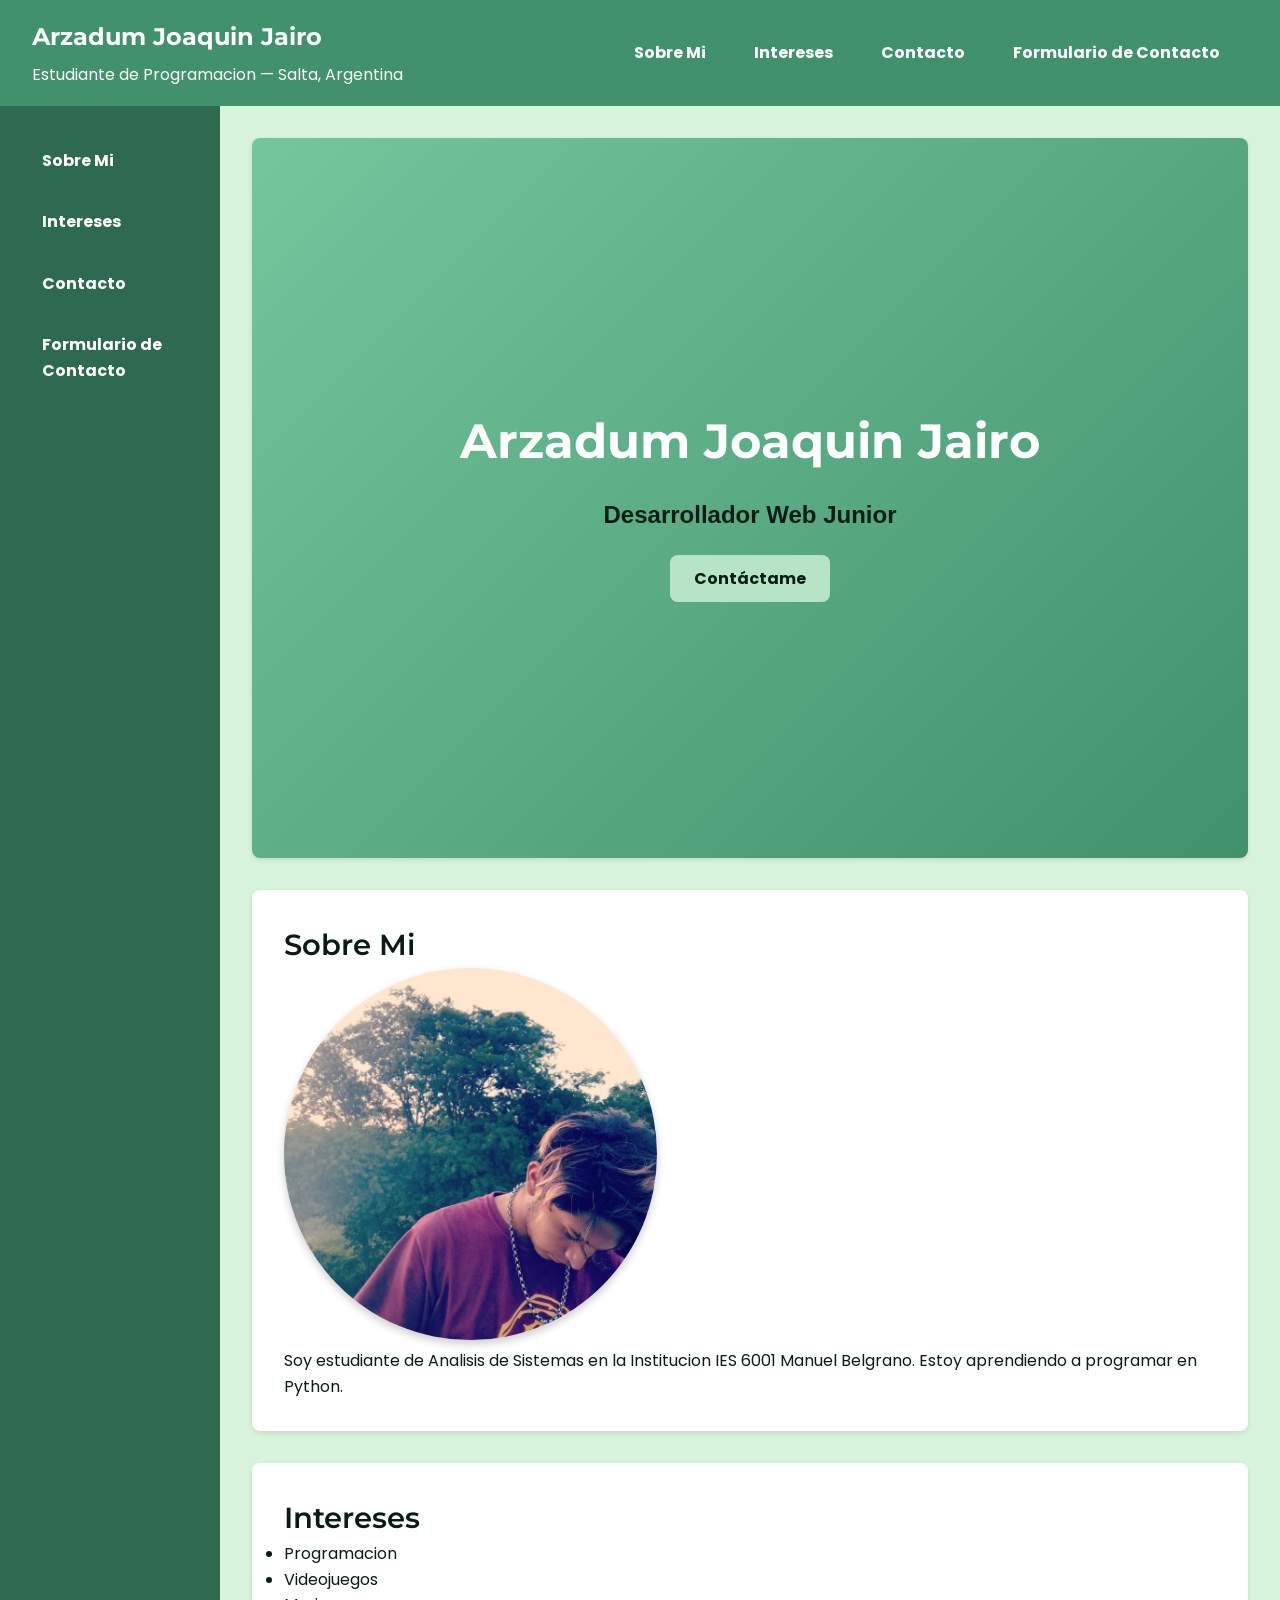
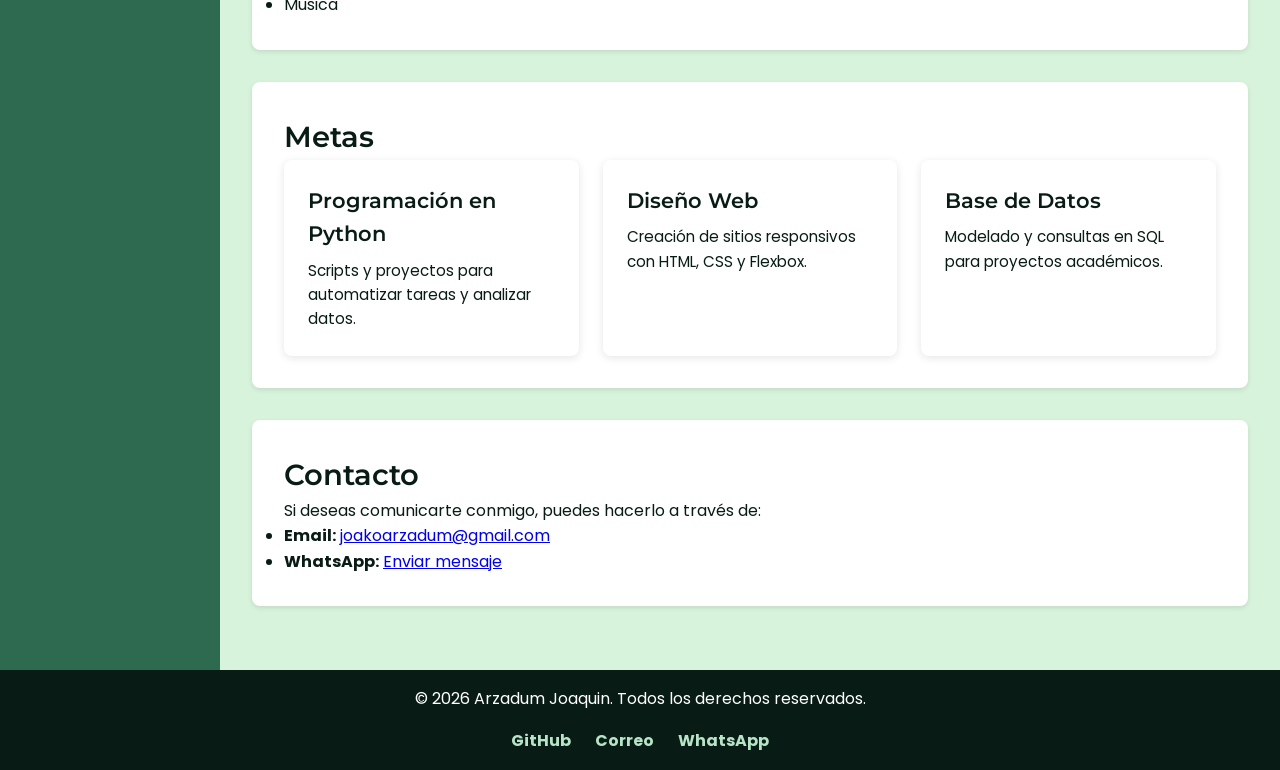
==== commit 25d55845: "agregar Layout de Página con CSS Grid + Grid Areas" ====
--- a/index.html
+++ b/index.html
@@ -9,28 +9,39 @@
     <link href="https://fonts.googleapis.com/css2?family=Poppins:wght@400&display=swap" rel="stylesheet">
 </head>
 <body>
-    <header>
+<div class="layout">
+    <header class="header">
         <div class="logo">
-        <h1>Arzadum Joaquin Jairo</h1>
-        <p>Estudiante de Programacion — Salta, Argentina</p>
-    </div>
-        <nav>
+            <h1>Arzadum Joaquin Jairo</h1>
+            <p>Estudiante de Programacion — Salta, Argentina</p>
+        </div>
+        <nav class="nav-header">
             <ul>
                 <li><a href="#sobre-mi">Sobre Mi</a></li>
                 <li><a href="#intereses">Intereses</a></li>
                 <li><a href="#contacto">Contacto</a></li>
                 <li><a href="contact.html">Formulario de Contacto</a></li>
             </ul>
-    </nav>
+        </nav>
     </header>
-    <section class="hero">
+    <aside class="sidebar">
+        <nav class="nav-sidebar">
+            <ul>
+                <li><a href="#sobre-mi">Sobre Mi</a></li>
+                <li><a href="#intereses">Intereses</a></li>
+                <li><a href="#contacto">Contacto</a></li>
+                <li><a href="contact.html">Formulario de Contacto</a></li>
+            </ul>
+        </nav>
+    </aside>
+    <main class="main">
+        <section class="hero">
         <div class="hero-content">
             <h1>Arzadum Joaquin Jairo</h1>
             <h2>Desarrollador Web Junior</h2>
             <a href="#contacto" class="cta-btn">Contáctame</a>
         </div>
-    </section>
-    <main>
+        </section>
         <section id="sobre-mi">
             <h2>Sobre Mi</h2>
             <img src="Foto-perfil.jpeg" width="40%" alt="Foto de Joaquin" class="foto-perfil">
@@ -78,11 +89,14 @@
   </ul>
 </section>
     </main>
-    <footer>
+    <footer class="footer">
         <p>&copy; 2026 Arzadum Joaquin. Todos los derechos reservados.</p>
         <ul class="footer-links">
             <li><a href="https://github.com/JoakoARZ" target="_blank">GitHub</a></li>
             <li><a href="mailto:joakoarzadum@gmail.com">Correo</a></li>
             <li><a href="https://wa.me/543872129860" target="_blank">WhatsApp</a></li>
         </ul>
-    </footer>+    </footer>
+</div>
+</body>
+</html>
--- a/style.css
+++ b/style.css
@@ -22,6 +22,7 @@
     --color-focus: #2E75B6;
     /* Colores adicionales */
     --color-form: #95d5b2ff;
+    --color-white: white;
 }
 /* ===== TIPOGRAFIA BASE ===== */
 body {
@@ -32,14 +33,14 @@
     background-color: var(--color-bg);
 }
 /* ===== HEADER ===== */
-header {
-    display: flex;
-    justify-content: space-between;
-    align-items: center;
-    background-color: var(--color-primary);
-    padding: 1rem 2rem;
-    color: white;
-    
+.header {
+  grid-area: header;
+  display: flex;
+  justify-content: space-between;
+  align-items: center;
+  background-color: var(--color-secondary);
+  padding: 1rem 2rem;
+  color: white;
 }
 h1 {
     font-family: var(--font-title);
@@ -59,7 +60,7 @@
     font-weight: 600;
     color: var(--color-text);
 }
-.logo h1 {
+.header .logo h1 {
     font-family: var(--font-title);
     font-size: 1.5rem;
     margin-bottom: 0.3rem;
@@ -69,18 +70,24 @@
     font-size: 1rem;
 }
 /* ===== NAV ===== */
-nav {
+.nav-header {
     background-color: var(--color-secondary);
     padding: 1rem; 
 }
-nav ul {
-    display: flex;
+.nav-sidebar {
+    background-color: var(--color-valid);
+    padding: 1rem; 
+}
+.header nav ul {
+    display: flex;
+    flex-direction: row;
     gap: 1.5rem;
     list-style: none;
     margin: 0;
     padding: 0;
 }
-nav a {
+.header nav a {
+    display: block;
     color: white;
     text-decoration: none; /* Elimina subrayado */
     font-weight: bold; /* Negrita */
@@ -88,9 +95,34 @@
     border-radius: 5px;
     transition: background-color 0.3s, color 0.3s; 
 }
-nav a:hover {
+.header nav a:hover {
     background-color: var(--color-primary);
     color: var(--color-secondary);
+    border-radius: 5px;
+    padding: 8px 12px;
+}
+.nav-sidebar ul {
+  display: flex;
+  flex-direction: column;
+  gap: 1rem;
+  list-style: none;
+  margin: 0;
+  padding: 0;
+}
+
+.nav-sidebar a {
+  display: block;
+  color: white;
+  text-decoration: none;
+  font-weight: bold;
+  padding: 10px;
+  border-radius: 5px;
+  transition: background-color 0.3s, color 0.3s;
+}
+
+.nav-sidebar a:hover {
+  background-color: var(--color-primary);
+  color: var(--color-text);
 }
 .foto-perfil {
     border-radius: 50%;
@@ -122,8 +154,6 @@
 }
 /* ===== MAIN ===== */
 main {
-    max-width: 900px; /* Ancho maximo */
-    margin: 0 auto; /* Centrar horizontalmente */
     padding: 2rem;
 }
 /* ===== SECCIONES ===== */
@@ -142,7 +172,7 @@
 }
 .card {
     flex: 1 1 280px;
-    background-color: #fff;
+    background-color: var(--color-white);
     border-radius: var(--radius);
     box-shadow: 0 2px 8px rgba(0,0,0,0.1);
     padding: 1.5rem;
@@ -232,6 +262,7 @@
     font-family: var(--font-body);
     font-size: 1.5rem;
     margin-bottom: 2rem;
+    color: var(--color-text);
 }
 .cta-btn {
     background-color: var(--color-accent);
@@ -246,4 +277,35 @@
     background-color: var(--color-valid);
     color: white;
     transform: scale(1.05);
+}
+.layout {
+    display: grid;
+    grid-template-columns: 220px 1fr;
+    grid-template-rows: auto 1fr auto;
+    grid-template-areas:
+        "header header"
+        "sidebar main"
+        "footer footer";
+    min-height: 100vh;
+}
+
+/* Áreas */
+
+
+.sidebar {
+    grid-area: sidebar;
+    background-color: var(--color-valid);
+    color: white;
+    padding: 1rem;
+    min-height: 100%;
+}
+
+.main {
+    grid-area: main;
+    padding: 2rem;
+    background-color: var(--color-bg);
+}
+
+.footer {
+    grid-area: footer;
 }
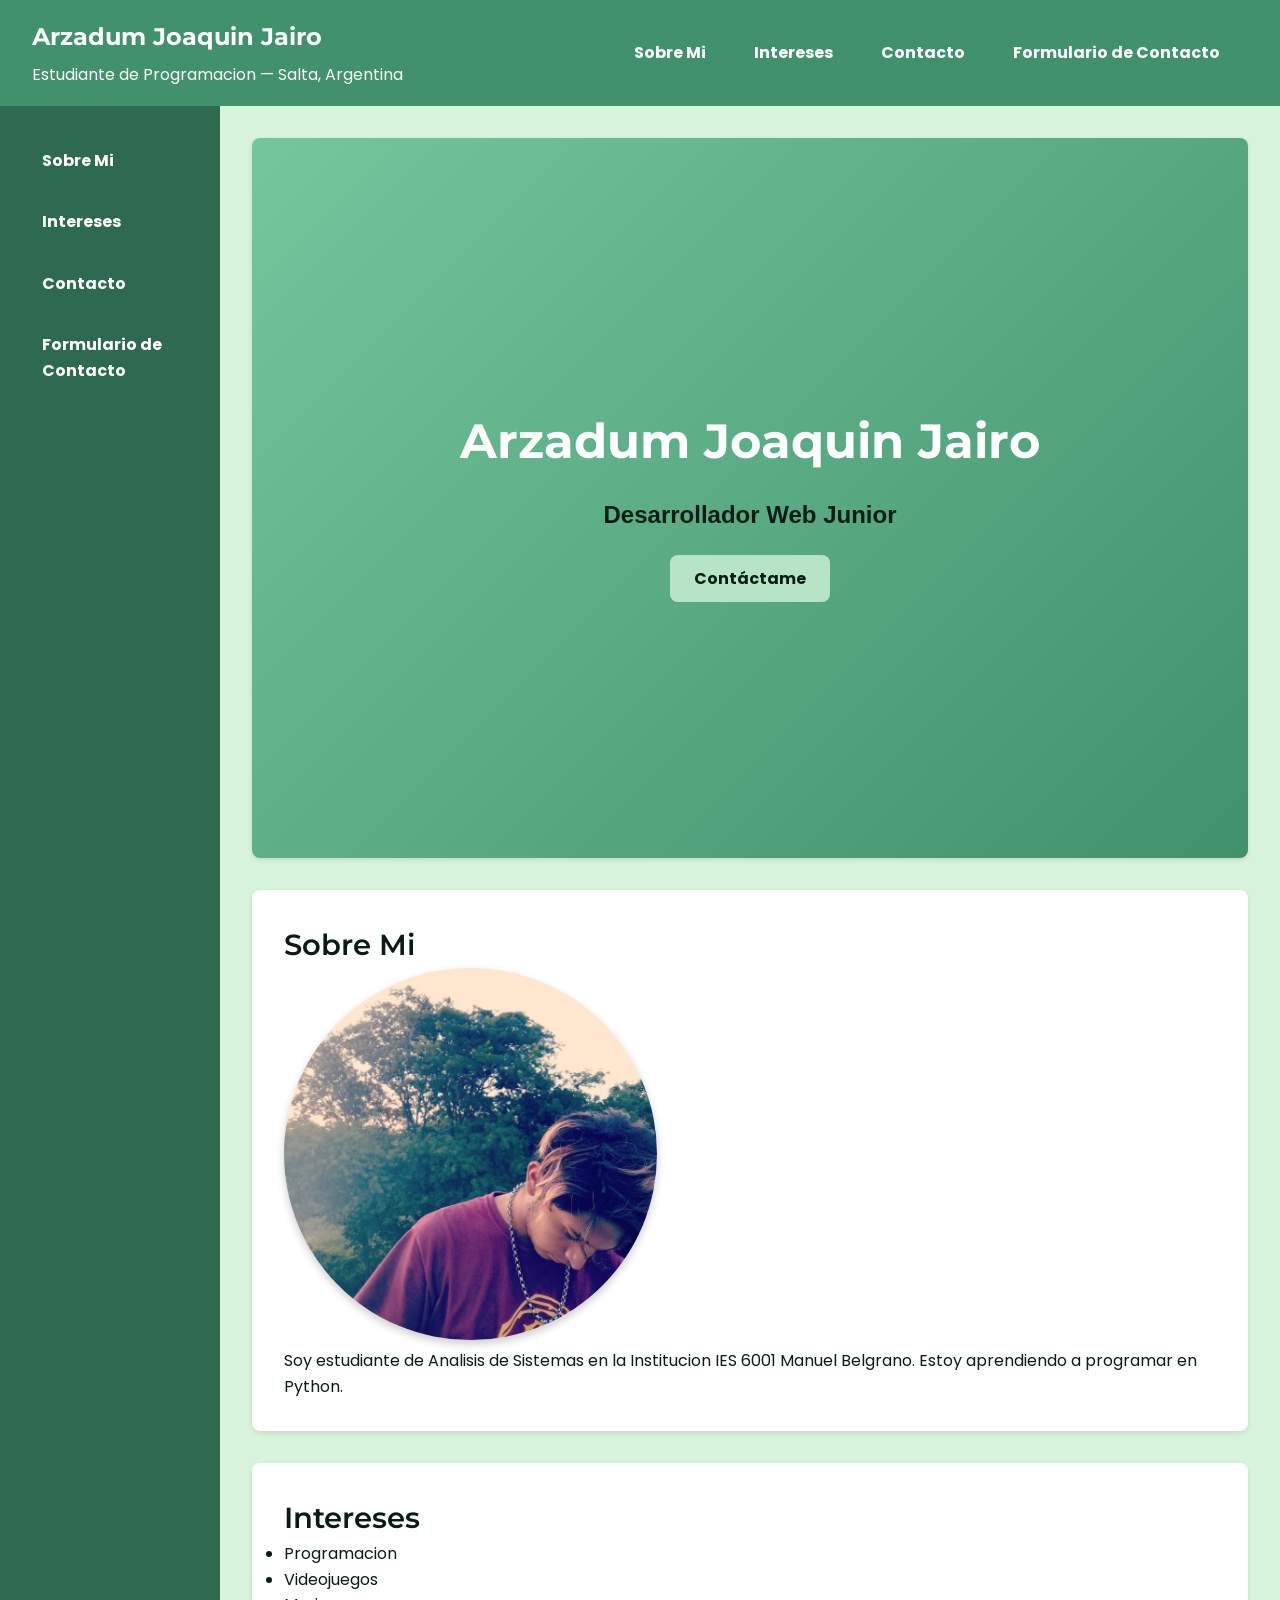
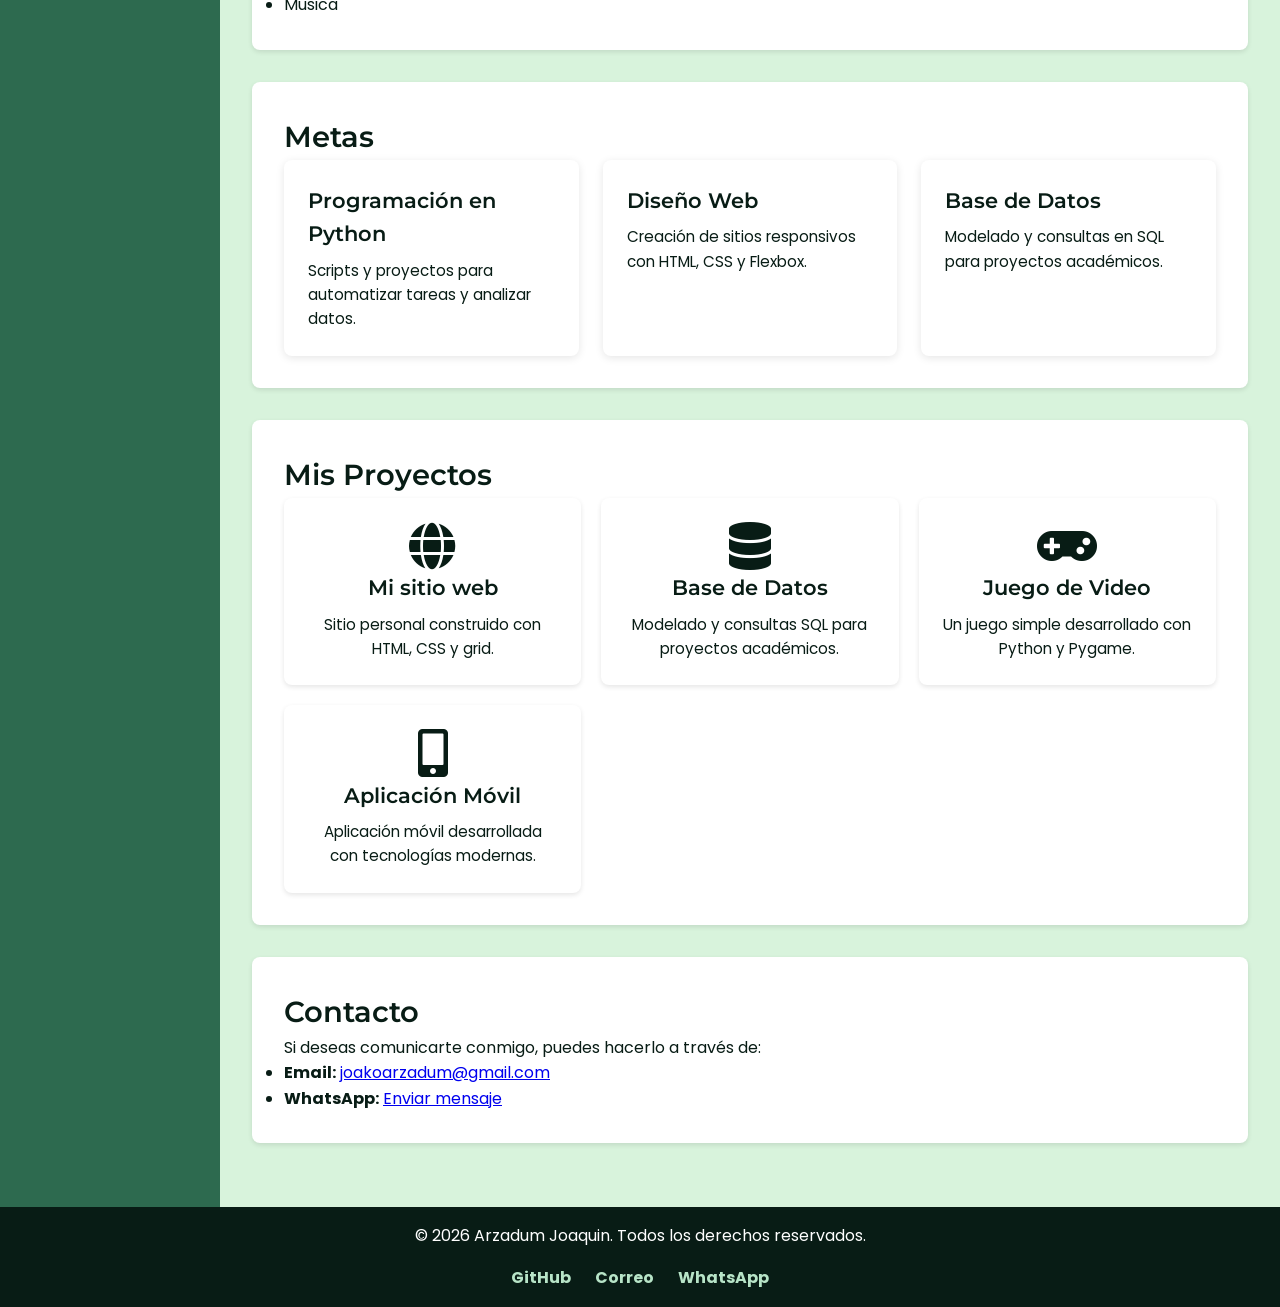
==== commit d4be3f3d: "agregar Galería con auto-fit + minmax" ====
--- a/index.html
+++ b/index.html
@@ -7,6 +7,7 @@
     <link rel="stylesheet" href="style.css">
     <link href="https://fonts.googleapis.com/css2?family=Montserrat:wght@400;700&display=swap" rel="stylesheet">
     <link href="https://fonts.googleapis.com/css2?family=Poppins:wght@400&display=swap" rel="stylesheet">
+    <link rel="stylesheet" href="https://cdnjs.cloudflare.com/ajax/libs/font-awesome/5.15.4/css/all.min.css">
 </head>
 <body>
 <div class="layout">
@@ -72,6 +73,31 @@
                 </div>
             </div>
         </section>
+        <section id="galeria">
+            <h2>Mis Proyectos</h2>
+            <div class="grid-gallery">
+                <div class="card">
+                    <i class="fas fa-globe fa-3x"></i>
+                    <h3>Mi sitio web</h3>
+                    <p>Sitio personal construido con HTML, CSS y grid.</p>
+                </div>
+            <div class="card">
+                <i class="fas fa-database fa-3x"></i>
+                <h3>Base de Datos</h3>
+                <p>Modelado y consultas SQL para proyectos académicos.</p>
+            </div>
+            <div class="card">
+                <i class="fas fa-gamepad fa-3x"></i>
+                <h3>Juego de Video</h3>
+                <p>Un juego simple desarrollado con Python y Pygame.</p>
+            </div>
+            <div class="card">
+                <i class="fas fa-mobile-alt fa-3x"></i>
+                <h3>Aplicación Móvil</h3>
+                <p>Aplicación móvil desarrollada con tecnologías modernas.</p>
+            </div>
+        </div>
+    </section>
        <section id="contacto">
   <h2>Contacto</h2>
   <p>Si deseas comunicarte conmigo, puedes hacerlo a través de:</p>
--- a/style.css
+++ b/style.css
@@ -308,4 +308,30 @@
 
 .footer {
     grid-area: footer;
+}
+.grid-gallery {
+  display: grid;
+  grid-template-columns: repeat(auto-fit, minmax(280px, 1fr));
+  gap: 1.25rem;
+  justify-content: center;
+}
+
+.grid-gallery .card {
+  background-color: var(--color-white);
+  border-radius: var(--radius);
+  box-shadow: var(--shadow);
+  padding: 1.5rem;
+  text-align: center;
+  transition: transform 0.2s ease, box-shadow 0.2s ease;
+}
+
+.grid-gallery .card:hover {
+  transform: translateY(-4px);
+  box-shadow: 0 8px 25px rgba(0,0,0,0.15);
+}
+
+.grid-gallery img {
+  width: 60px;
+  height: 60px;
+  margin-bottom: 1rem;
 }
